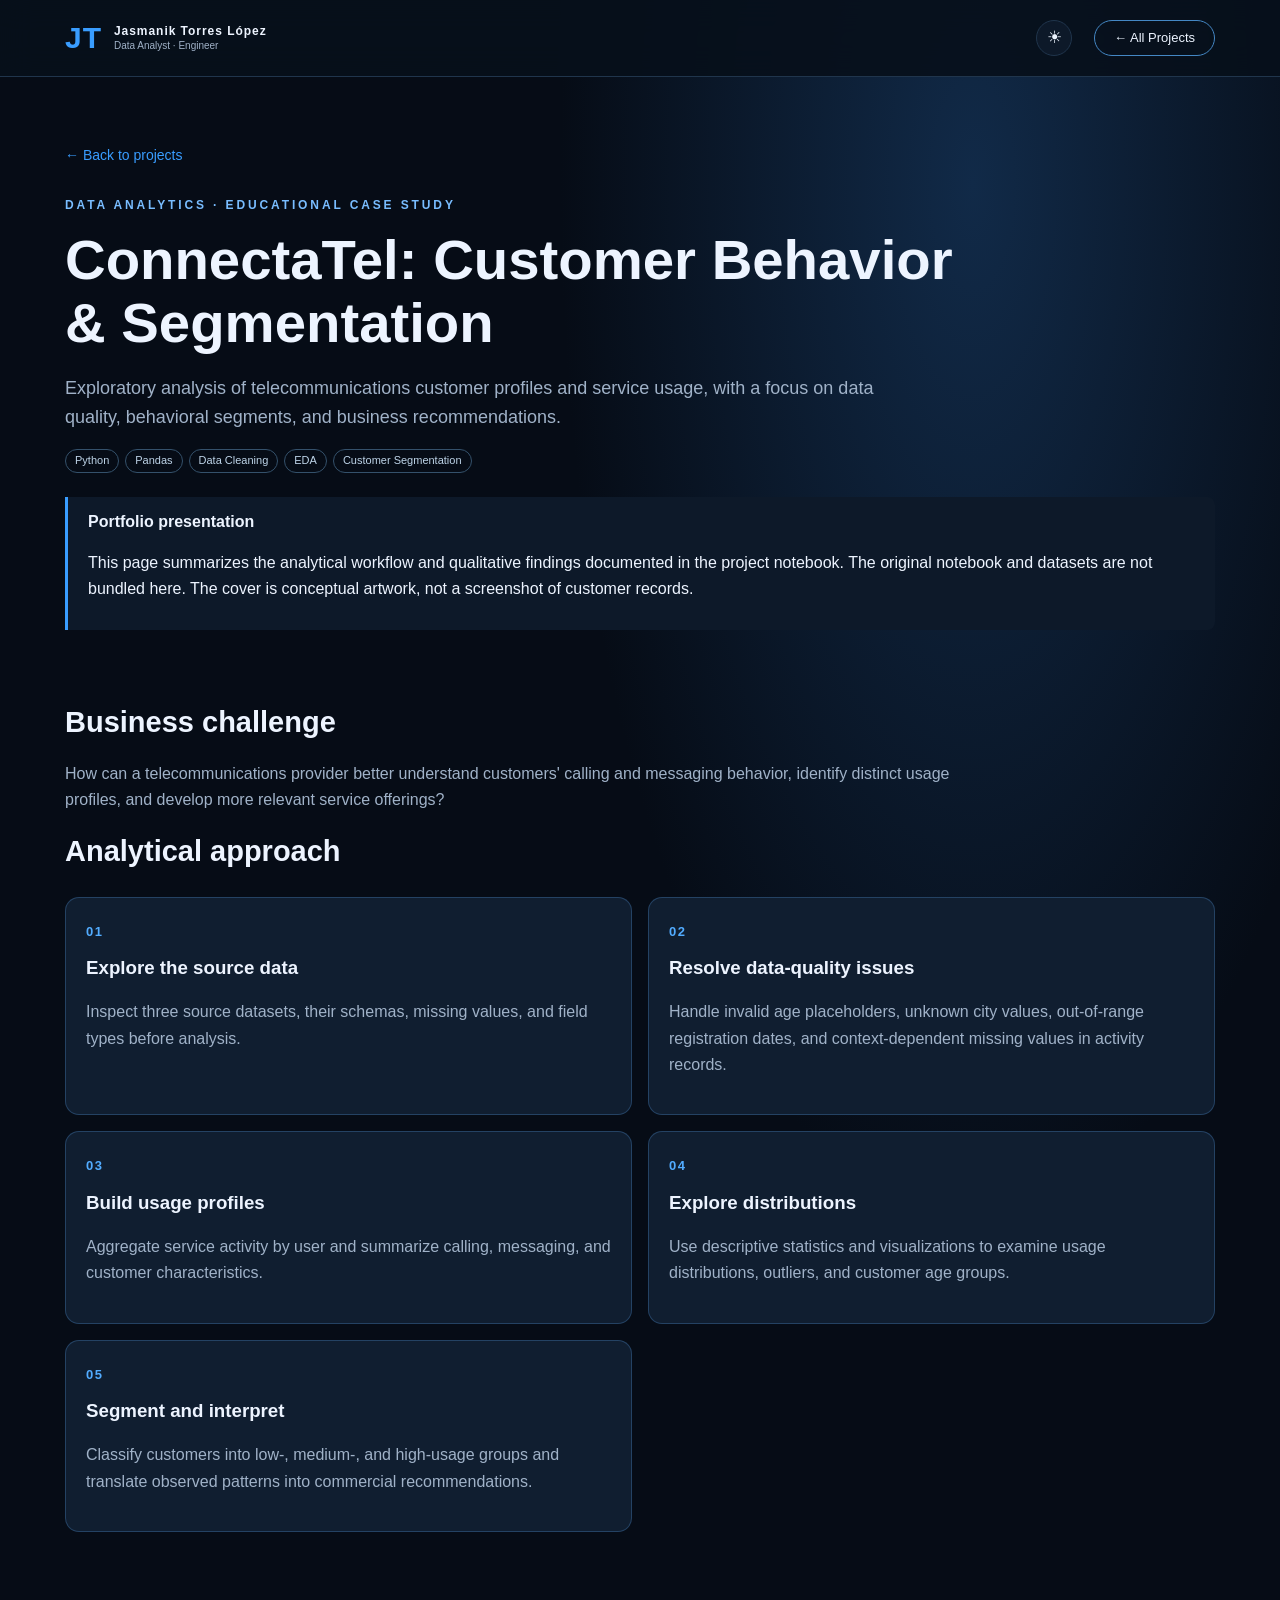
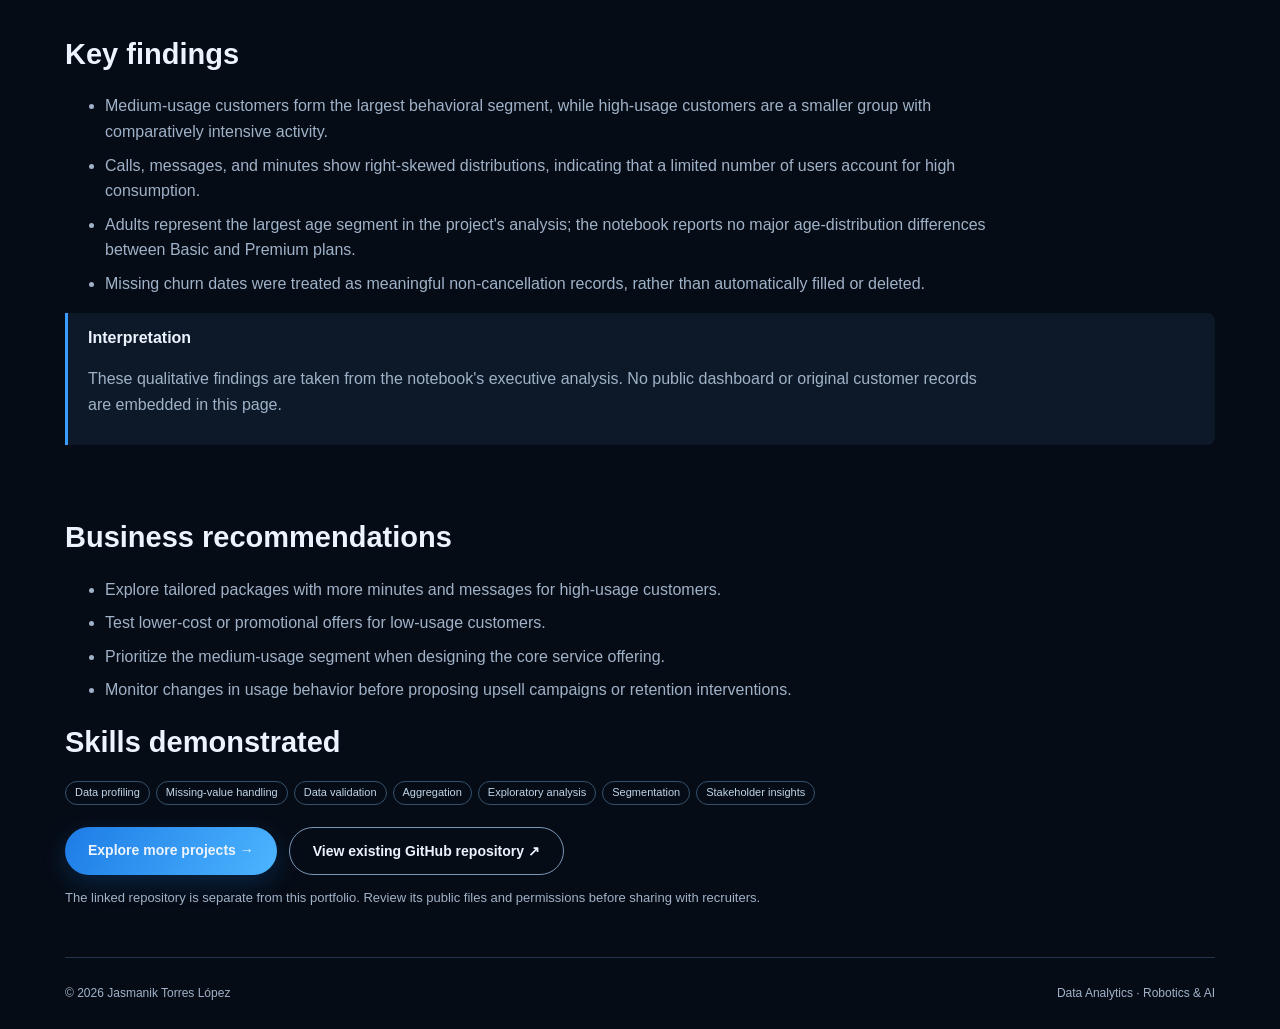
==== connectatel.html @ 48ac7ccb "Add files via upload" ====
<!doctype html><html lang="en"><head><meta charset="utf-8"><meta name="viewport" content="width=device-width,initial-scale=1"><meta name="description" content="ConnectaTel customer usage analysis and segmentation case study with Python and Pandas."><title>ConnectaTel — Customer Segmentation | Jasmanik Torres López</title><link rel="stylesheet" href="styles.css"></head><body>
<header class="header"><nav class="nav container" aria-label="Main navigation"><a class="brand" href="index.html#home"><span class="monogram">JT</span><span>Jasmanik Torres López<small>Data Analyst · Engineer</small></span></a><button class="theme-toggle" type="button" aria-label="Switch to light mode" title="Toggle color theme">☀</button><a class="nav-github" href="index.html#projects">← All Projects</a></nav></header>
<main><section class="container case-hero"><a class="case-back" href="index.html#projects">← Back to projects</a><p class="eyebrow">DATA ANALYTICS · EDUCATIONAL CASE STUDY</p><h1>ConnectaTel: Customer Behavior &amp; Segmentation</h1><p class="case-lead">Exploratory analysis of telecommunications customer profiles and service usage, with a focus on data quality, behavioral segments, and business recommendations.</p><div class="tags"><span>Python</span><span>Pandas</span><span>Data Cleaning</span><span>EDA</span><span>Customer Segmentation</span></div><div class="case-note" style="margin-top:24px"><strong>Portfolio presentation</strong><p>This page summarizes the analytical workflow and qualitative findings documented in the project notebook. The original notebook and datasets are not bundled here. The cover is conceptual artwork, not a screenshot of customer records.</p></div></section>
<section class="container case-section"><h2>Business challenge</h2><p>How can a telecommunications provider better understand customers' calling and messaging behavior, identify distinct usage profiles, and develop more relevant service offerings?</p><h2>Analytical approach</h2><div class="safe-steps"><article><span>01</span><h3>Explore the source data</h3><p>Inspect three source datasets, their schemas, missing values, and field types before analysis.</p></article><article><span>02</span><h3>Resolve data-quality issues</h3><p>Handle invalid age placeholders, unknown city values, out-of-range registration dates, and context-dependent missing values in activity records.</p></article><article><span>03</span><h3>Build usage profiles</h3><p>Aggregate service activity by user and summarize calling, messaging, and customer characteristics.</p></article><article><span>04</span><h3>Explore distributions</h3><p>Use descriptive statistics and visualizations to examine usage distributions, outliers, and customer age groups.</p></article><article><span>05</span><h3>Segment and interpret</h3><p>Classify customers into low-, medium-, and high-usage groups and translate observed patterns into commercial recommendations.</p></article></div></section>
<section class="container case-section"><h2>Key findings</h2><ul><li>Medium-usage customers form the largest behavioral segment, while high-usage customers are a smaller group with comparatively intensive activity.</li><li>Calls, messages, and minutes show right-skewed distributions, indicating that a limited number of users account for high consumption.</li><li>Adults represent the largest age segment in the project's analysis; the notebook reports no major age-distribution differences between Basic and Premium plans.</li><li>Missing churn dates were treated as meaningful non-cancellation records, rather than automatically filled or deleted.</li></ul><div class="case-note"><strong>Interpretation</strong><p>These qualitative findings are taken from the notebook's executive analysis. No public dashboard or original customer records are embedded in this page.</p></div></section>
<section class="container case-section"><h2>Business recommendations</h2><ul><li>Explore tailored packages with more minutes and messages for high-usage customers.</li><li>Test lower-cost or promotional offers for low-usage customers.</li><li>Prioritize the medium-usage segment when designing the core service offering.</li><li>Monitor changes in usage behavior before proposing upsell campaigns or retention interventions.</li></ul><h2>Skills demonstrated</h2><div class="tags"><span>Data profiling</span><span>Missing-value handling</span><span>Data validation</span><span>Aggregation</span><span>Exploratory analysis</span><span>Segmentation</span><span>Stakeholder insights</span></div><div class="case-links"><a class="btn primary" href="index.html#projects">Explore more projects →</a><a class="btn secondary" href="https://github.com/JasmanikTL/telecom-analysis" target="_blank" rel="noopener noreferrer">View existing GitHub repository ↗</a></div><p class="project-note">The linked repository is separate from this portfolio. Review its public files and permissions before sharing with recruiters.</p></section></main><footer class="footer container"><span>© <span id="year"></span> Jasmanik Torres López</span><span>Data Analytics · Robotics &amp; AI</span></footer><script src="script.js"></script></body></html>
---- styles.css ----
:root{color-scheme:dark;--bg:#060c16;--surface:#0d1929;--line:#20354c;--text:#edf4ff;--muted:#a0b2c8;--accent:#399dff}*{box-sizing:border-box}html{scroll-behavior:smooth;scroll-padding-top:95px}body{margin:0;background:radial-gradient(ellipse at 76% 7%,#112a48 0,transparent 30%),var(--bg);font-family:Inter,Segoe UI,Arial,sans-serif;color:var(--text);line-height:1.6}a{color:inherit;text-decoration:none}button{font:inherit;cursor:pointer}.container{width:min(1150px,calc(100% - 44px));margin:auto}.header{position:sticky;top:0;z-index:5;background:#07101be8;backdrop-filter:blur(16px);border-bottom:1px solid var(--line)}.nav{display:flex;align-items:center;justify-content:space-between;gap:22px;min-height:76px}.brand{display:flex;align-items:center;gap:12px;font-size:12px;font-weight:800;letter-spacing:.08em;line-height:1.4}.brand small{display:block;font-weight:400;letter-spacing:0;color:var(--muted)}.monogram{font-size:30px;color:var(--accent)}.nav-links{display:flex;gap:28px;font-size:13px}.nav-links a:hover,.project a:hover{color:var(--accent)}.nav-github{border:1px solid #4487c4;border-radius:25px;padding:7px 19px;font-size:13px}.menu-toggle{display:none;background:none;border:0;color:white;font-size:24px}.hero{display:grid;grid-template-columns:1.05fr .95fr;align-items:center;min-height:490px;gap:50px;padding-top:50px;padding-bottom:50px}.eyebrow{font-size:12px;letter-spacing:.24em;color:#79bdff;font-weight:700}.hero h1{font-size:clamp(42px,5vw,72px);line-height:1.05;letter-spacing:-.05em;margin:14px 0}.hero h1 span{color:var(--accent)}.hero h2{font-size:clamp(17px,2vw,23px);font-weight:600;color:#7fc5ff}.divider-text{color:#506b85}.hero p:not(.eyebrow),.about-text,.section-heading>p:not(.eyebrow){color:var(--muted);max-width:630px}.actions{display:flex;flex-wrap:wrap;gap:12px;margin-top:26px}.btn{padding:12px 23px;border-radius:25px;font-size:14px;font-weight:650}.primary{background:linear-gradient(120deg,#1d7ce6,#4cb5ff);box-shadow:0 8px 25px #1689fa32}.secondary{border:1px solid #7896b5}.hero-art{height:310px;position:relative;background:radial-gradient(ellipse at center,#1645787a,transparent 66%);display:grid;place-items:center}.chart-card{width:78%;height:78%;border:1px solid #315a82;background:linear-gradient(135deg,#0b1a2ce8,#0b213aee);border-radius:14px;padding:22px;transform:perspective(700px) rotateY(-9deg) rotateX(5deg);box-shadow:20px 24px 40px #0008}.chart-title{font-size:12px;letter-spacing:.15em;color:#83bff4}.bars{display:flex;align-items:end;gap:13px;height:80%;border-bottom:1px solid #456581;padding:10px}.bars i{flex:1;background:linear-gradient(#58baff,#145ca4);border-radius:4px 4px 0 0}.code-card{position:absolute;right:0;bottom:2px;background:#07111ff5;border:1px solid #2b5075;border-radius:10px;padding:17px;color:#77c3ff;font:12px/1.9 Consolas,monospace;box-shadow:0 10px 30px #0009}.cursor{color:white}section:not(.hero){padding-top:65px;padding-bottom:35px}.section-heading{margin-bottom:25px}.section-heading h2,.contact h2{font-size:clamp(28px,3vw,38px);line-height:1.2;margin:8px 0}.about-text{font-size:17px}.skills-grid{display:grid;grid-template-columns:repeat(5,1fr);gap:12px}.skill{background:var(--surface);border:1px solid var(--line);border-radius:12px;padding:20px 14px;display:flex;flex-direction:column;gap:8px}.skill>span{color:var(--accent);font-size:26px}.skill strong{font-size:13px}.skill small{color:var(--muted)}.filters{display:flex;gap:10px;flex-wrap:wrap;margin-bottom:22px}.filter{border:1px solid #35506b;color:#e4effc;background:transparent;border-radius:25px;padding:9px 18px;font-size:13px}.filter.active{background:var(--accent);border-color:var(--accent);color:#05101e;font-weight:700}.project-grid{display:grid;grid-template-columns:repeat(3,1fr);gap:18px}.project{border:1px solid var(--line);background:var(--surface);border-radius:13px;overflow:hidden;display:flex;flex-direction:column}.project[hidden]{display:none}.project-visual{height:170px;position:relative;overflow:hidden;background:linear-gradient(145deg,#09243b,#123c63 55%,#081321);padding:14px}.project-visual>span{font-size:10px;letter-spacing:.16em;color:#9fcdf2}.mini-bars{position:absolute;inset:45px 35px 18px;display:flex;gap:12px;align-items:end}.mini-bars i{background:linear-gradient(#56b6ff,#1860b0);flex:1;height:40%;border-radius:3px 3px 0 0}.mini-bars i:nth-child(2){height:65%}.mini-bars i:nth-child(3){height:52%}.mini-bars i:nth-child(4){height:88%}.mini-bars i:nth-child(5){height:74%}.visual-stats{background:radial-gradient(circle at 55% 65%,#206398,#0b1a2b 65%)}.stat-circles{display:flex;position:absolute;inset:55px 30px 25px;align-items:center;justify-content:space-around}.stat-circles b{width:65px;height:65px;border:10px solid #49a9ef;border-right-color:#16344d;border-radius:50%}.stat-circles b:nth-child(2){transform:scale(.7)}.stat-circles b:nth-child(3){transform:scale(.85)}.visual-robot{background:radial-gradient(circle at center,#184b5e,#0a1929 65%)}.track{position:absolute;left:20%;top:36%;width:60%;height:80px;border:2px dashed #3bb5db;border-radius:50%;transform:rotate(-20deg)}.track i{display:block;position:absolute;left:48%;top:-12px;width:20px;height:28px;background:#55b4ff;border-radius:5px}.project-body{padding:18px;display:flex;flex:1;flex-direction:column}.category{font-size:11px;color:#75bbff}.project h3{font-size:19px;margin:9px 0}.project p{color:var(--muted);font-size:14px;margin:0 0 15px;flex:1}.tags{display:flex;gap:6px;flex-wrap:wrap;margin-bottom:17px}.tags span{font-size:11px;border:1px solid #34516b;border-radius:15px;padding:2px 9px;color:#bed4e8}.project a{font-size:13px;font-weight:650;color:#80c5ff}.project-note,.contact-note{color:#8da4bb;font-size:13px}.contact{text-align:center}.contact .actions{justify-content:center}.contact p:not(.eyebrow){color:var(--muted)}.footer{display:flex;justify-content:space-between;gap:15px;border-top:1px solid var(--line);padding:26px 0;color:var(--muted);font-size:12px}@media(max-width:900px){.skills-grid{grid-template-columns:repeat(3,1fr)}.project-grid{grid-template-columns:repeat(2,1fr)}.hero{gap:10px}}@media(max-width:650px){.nav{min-height:65px}.menu-toggle{display:block;margin-left:auto}.nav-github{display:none}.nav-links{display:none;position:absolute;top:65px;left:0;right:0;padding:20px;background:#081525;border-bottom:1px solid var(--line);flex-direction:column;gap:16px}.nav-links.open{display:flex}.hero{grid-template-columns:1fr;padding-top:45px;min-height:unset}.hero-art{height:230px}.skills-grid{grid-template-columns:repeat(2,1fr)}.project-grid{grid-template-columns:1fr}.footer{flex-direction:column}section:not(.hero){padding-top:45px}.brand{font-size:10px}}

/* Version 2: refined project presentation */
.project { transition: transform .22s ease, border-color .22s ease, box-shadow .22s ease; }
.project:hover { transform: translateY(-5px); border-color: rgba(70,164,255,.62); box-shadow: 0 16px 42px rgba(0,0,0,.22); }
.project-body { display: flex; flex-direction: column; align-items: flex-start; }
.project-body .tags { margin-top: auto; }
.project-body > a { margin-top: 14px; }
.project[hidden] { display: none !important; }
.filter:focus-visible, .project a:focus-visible, .btn:focus-visible { outline: 3px solid #70bdff; outline-offset: 3px; }
@media (prefers-reduced-motion: reduce) { .project { transition: none; } }

/* Version 3: theme toggle and refined editorial layout */
.theme-toggle{order:0;margin-left:auto;border:1px solid var(--line);background:var(--surface);color:var(--text);width:36px;height:36px;border-radius:50%;display:grid;place-items:center;font-size:17px}.nav-links{margin-left:auto}.theme-toggle:focus-visible{outline:3px solid var(--accent);outline-offset:3px}.about-text{max-width:820px;line-height:1.85;margin:0 0 14px}.contact-note a{color:var(--accent);text-decoration:underline;text-underline-offset:3px}.hero h1{font-size:clamp(40px,4.8vw,68px)}.skill{transition:border-color .2s}.skill:hover{border-color:var(--accent)}
html[data-theme="light"]{color-scheme:light;--bg:#f5f8fc;--surface:#ffffff;--line:#d5e1ed;--text:#16273b;--muted:#4b6178;--accent:#146bc2}
html[data-theme="light"] body{background:radial-gradient(ellipse at 75% 7%,#e1efff 0,transparent 35%),var(--bg)}
html[data-theme="light"] .header{background:#ffffffed}
html[data-theme="light"] .nav-github{border-color:#8bb5da}
html[data-theme="light"] .hero h2{color:#146bc2}
html[data-theme="light"] .eyebrow,html[data-theme="light"] .category,html[data-theme="light"] .project a{color:#146bc2}
html[data-theme="light"] .filter{color:var(--text);border-color:#a6bfd5}
html[data-theme="light"] .filter.active{color:white}
html[data-theme="light"] .secondary{border-color:#7597b8}
html[data-theme="light"] .tags span{color:#355675;border-color:#bbd0e2}
html[data-theme="light"] .menu-toggle{color:var(--text)}
html[data-theme="light"] .nav-links.open{background:#fff}
html[data-theme="light"] .chart-card,html[data-theme="light"] .code-card{color:#dceeff}
@media(max-width:650px){.theme-toggle{margin-left:auto}.nav-links{margin-left:0}.hero h1{font-size:clamp(36px,9vw,52px)}}

/* Contact actions and clipboard feedback */
.contact-actions{flex-wrap:wrap;justify-content:center}
.contact-actions button.btn{font:inherit;cursor:pointer}
.copy-feedback{min-height:1.5em;color:var(--accent);font-size:.92rem;margin-top:12px}

/* V5: actual project screenshots and dedicated case study */
.project-image-link{display:block;overflow:hidden;background:#fff}.project-image{display:block;width:100%;height:170px;object-fit:cover;object-position:top left;transition:transform .25s}.project-image-link:hover .project-image{transform:scale(1.035)}
.case-hero{padding-top:85px;padding-bottom:38px}.case-hero h1{font-size:clamp(34px,4.4vw,58px);line-height:1.12;max-width:900px;margin:10px 0 20px}.case-lead{font-size:18px;color:var(--muted);max-width:850px}.case-kpis{display:grid;grid-template-columns:repeat(4,1fr);gap:14px;margin-top:28px}.case-kpi{background:var(--surface);border:1px solid var(--line);border-radius:14px;padding:19px}.case-kpi strong{display:block;color:var(--accent);font-size:clamp(22px,2.3vw,30px)}.case-kpi span{display:block;color:var(--muted);font-size:12px}.case-section{padding-top:34px!important}.case-section h2{font-size:29px;margin:0 0 16px}.case-section p,.case-section li{color:var(--muted);max-width:900px}.case-section li{margin:8px 0}.case-shot{width:100%;display:block;border:1px solid var(--line);border-radius:12px;background:white}.case-shot-caption{font-size:13px;color:var(--muted);margin:8px 0 28px}.case-note{border-left:3px solid var(--accent);padding:12px 20px;background:var(--surface);border-radius:0 8px 8px 0}.case-back{display:inline-block;color:var(--accent);font-size:14px;margin-bottom:18px}.case-links{display:flex;flex-wrap:wrap;gap:12px;margin-top:22px}@media(max-width:800px){.case-kpis{grid-template-columns:repeat(2,1fr)}}@media(max-width:480px){.case-kpis{grid-template-columns:1fr 1fr}.case-kpi{padding:12px}}

/* Confidentiality-safe case-study components */
.safe-project-visual {min-height:170px;}
.safe-steps {display:grid;grid-template-columns:repeat(2,minmax(0,1fr));gap:16px;margin:22px 0 30px;}
.safe-steps article,.safe-dashboard {background:var(--card,#101e30);border:1px solid rgba(95,170,250,.25);border-radius:14px;padding:20px;}
.safe-steps article>span {color:#52acff;font-size:13px;font-weight:700;letter-spacing:.12em;}
.safe-steps h3,.safe-dashboard h3 {margin:10px 0;}
.safe-steps p,.safe-dashboard p {line-height:1.65;}
.safe-dashboard-grid {display:grid;grid-template-columns:repeat(3,minmax(0,1fr));gap:16px;margin:22px 0 28px;}
.safe-dashboard-art {background:linear-gradient(140deg,#102d4b,#071522);border:1px solid #25527a;border-radius:10px;padding:16px;min-height:128px;color:#8dcaff;font:700 12px monospace;}
.safe-skeleton {display:flex;gap:8px;align-items:flex-end;height:65px;margin-top:14px;}
.safe-skeleton i {flex:1;height:40%;border-radius:4px;background:linear-gradient(#42adff,#1768b1);opacity:.85;}
.safe-skeleton i:nth-child(2){height:85%;}.safe-skeleton i:nth-child(3){height:60%;}
@media(max-width:760px){.safe-steps,.safe-dashboard-grid{grid-template-columns:1fr;}}

/* V7: project cover photography / conceptual artwork */
.project-cover-image{display:block;width:100%;height:190px;object-fit:cover;object-position:center;transition:transform .3s ease}.project-image-link,.project-cover-frame{display:block;overflow:hidden;background:#0a1b2e}.project-image-link:hover .project-cover-image,.project:hover .project-cover-image{transform:scale(1.025)}

.ackerman-case-cover{display:block;width:100%;max-width:920px;max-height:420px;object-fit:cover;border-radius:14px;border:1px solid var(--line);margin-top:30px}
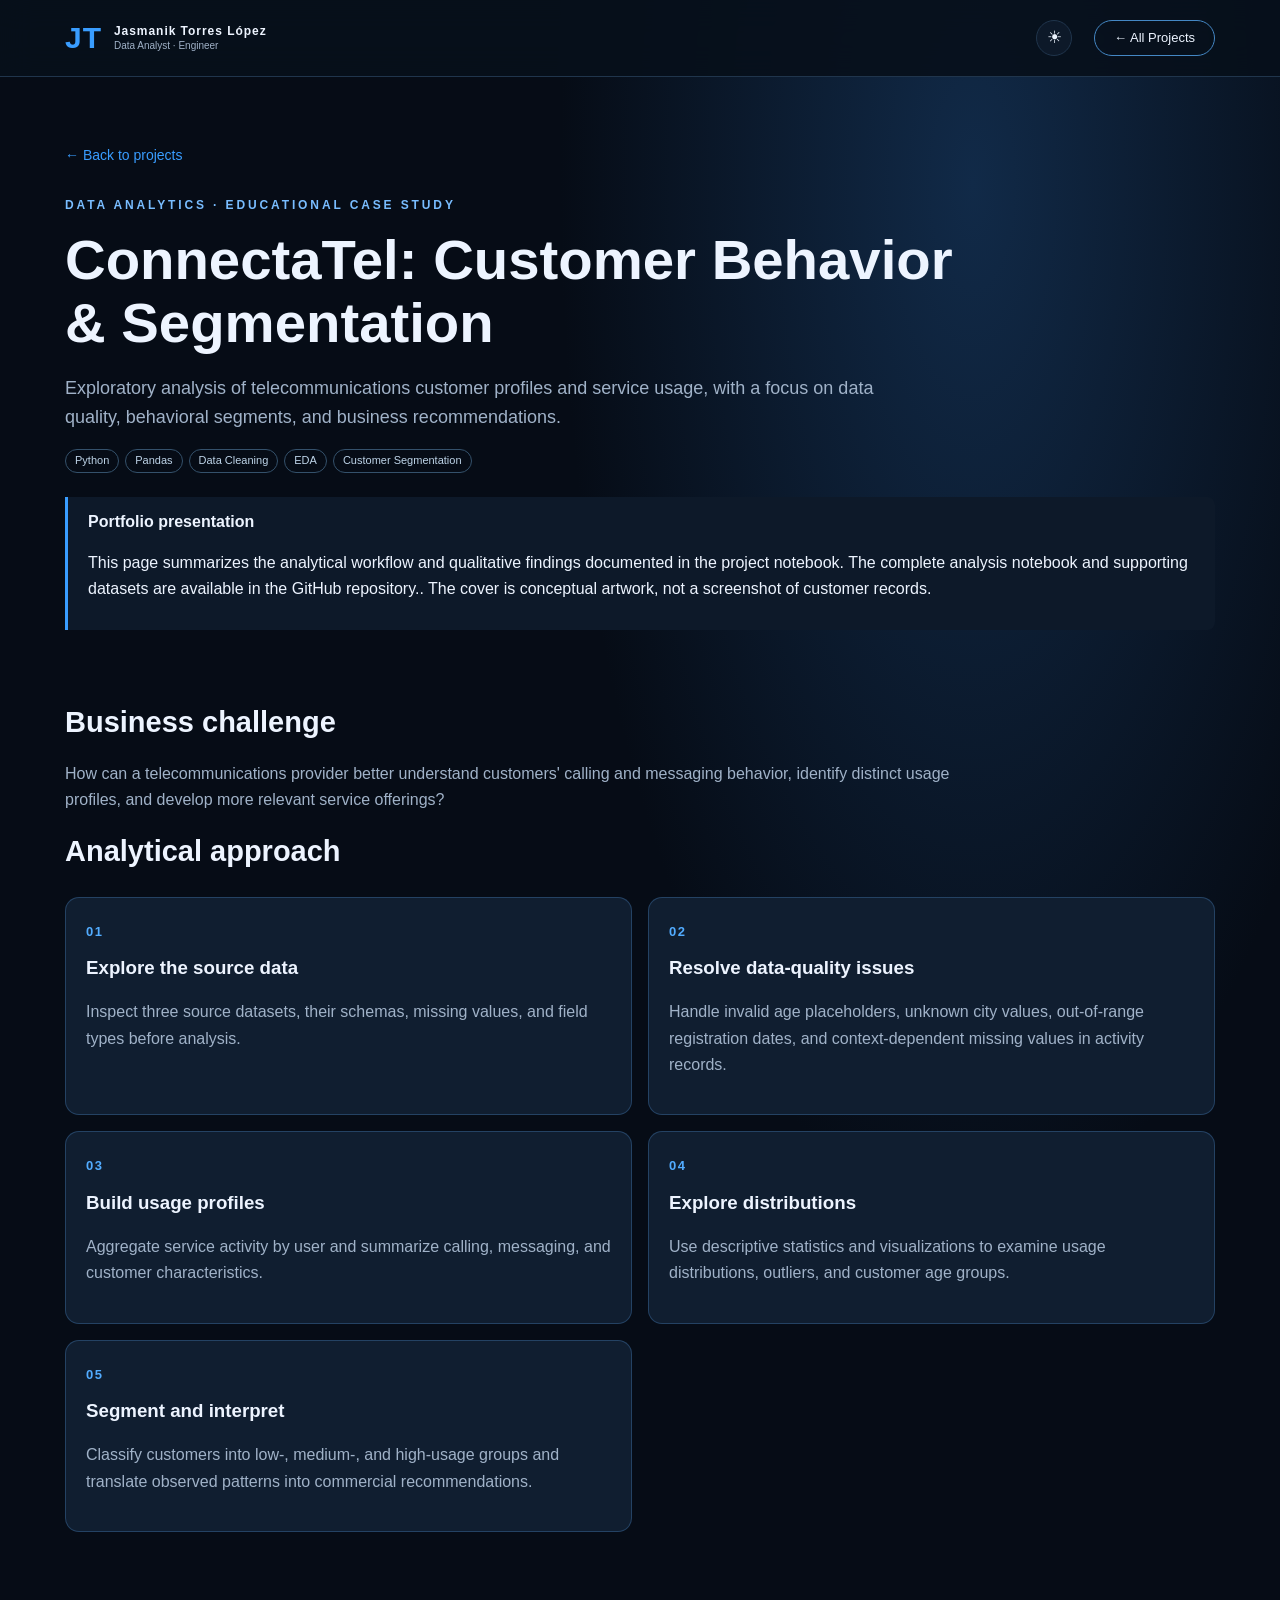
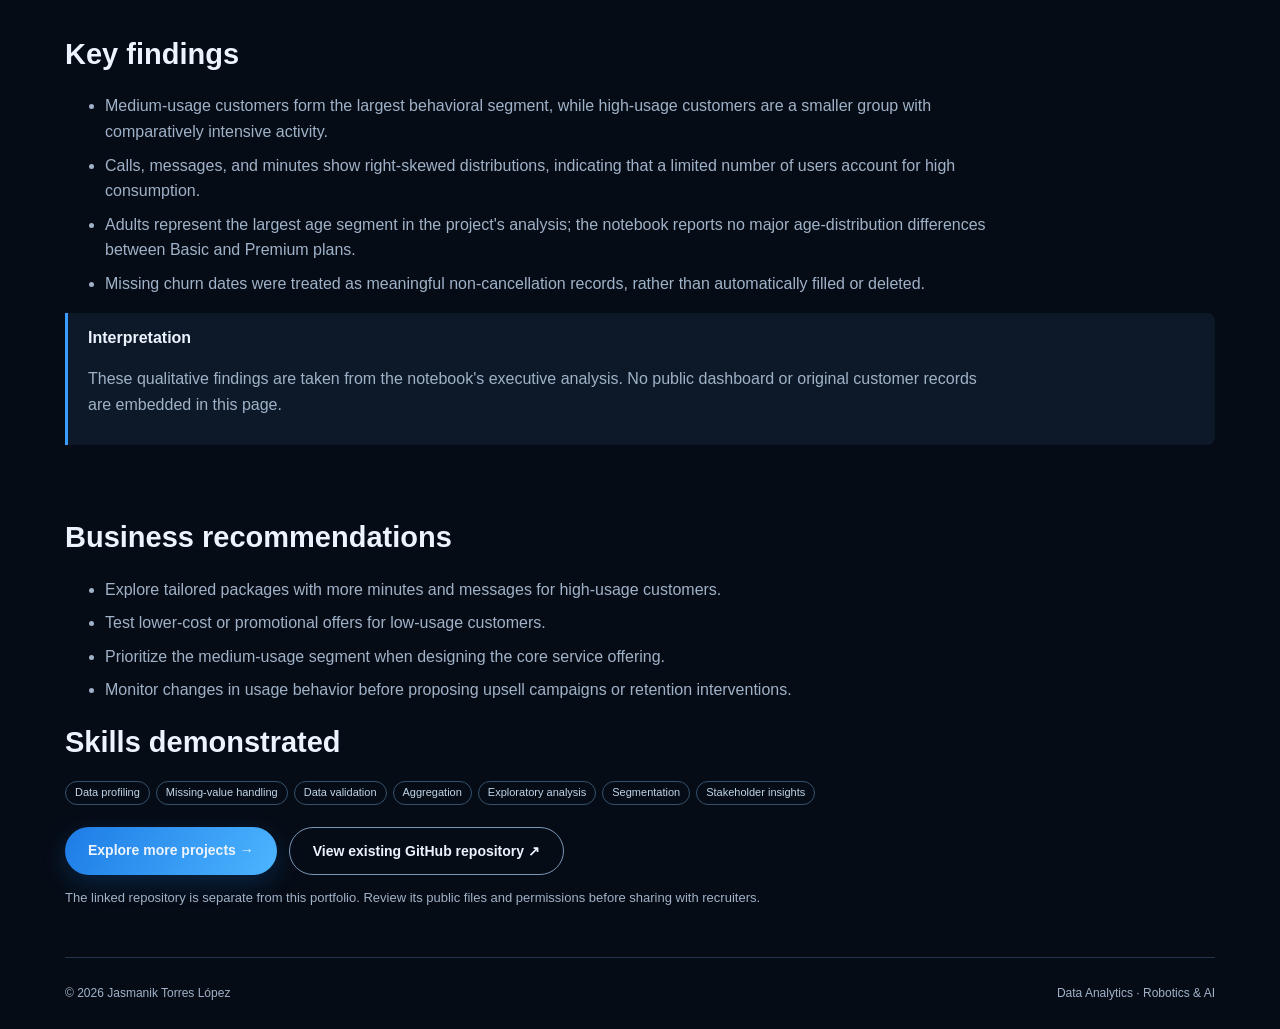
==== commit 63fcf087: "Update ConnectaTel project information Updated the project description and added a link to the GitHu" ====
--- a/connectatel.html
+++ b/connectatel.html
@@ -1,6 +1,6 @@
 <!doctype html><html lang="en"><head><meta charset="utf-8"><meta name="viewport" content="width=device-width,initial-scale=1"><meta name="description" content="ConnectaTel customer usage analysis and segmentation case study with Python and Pandas."><title>ConnectaTel — Customer Segmentation | Jasmanik Torres López</title><link rel="stylesheet" href="styles.css"></head><body>
 <header class="header"><nav class="nav container" aria-label="Main navigation"><a class="brand" href="index.html#home"><span class="monogram">JT</span><span>Jasmanik Torres López<small>Data Analyst · Engineer</small></span></a><button class="theme-toggle" type="button" aria-label="Switch to light mode" title="Toggle color theme">☀</button><a class="nav-github" href="index.html#projects">← All Projects</a></nav></header>
-<main><section class="container case-hero"><a class="case-back" href="index.html#projects">← Back to projects</a><p class="eyebrow">DATA ANALYTICS · EDUCATIONAL CASE STUDY</p><h1>ConnectaTel: Customer Behavior &amp; Segmentation</h1><p class="case-lead">Exploratory analysis of telecommunications customer profiles and service usage, with a focus on data quality, behavioral segments, and business recommendations.</p><div class="tags"><span>Python</span><span>Pandas</span><span>Data Cleaning</span><span>EDA</span><span>Customer Segmentation</span></div><div class="case-note" style="margin-top:24px"><strong>Portfolio presentation</strong><p>This page summarizes the analytical workflow and qualitative findings documented in the project notebook. The original notebook and datasets are not bundled here. The cover is conceptual artwork, not a screenshot of customer records.</p></div></section>
+<main><section class="container case-hero"><a class="case-back" href="index.html#projects">← Back to projects</a><p class="eyebrow">DATA ANALYTICS · EDUCATIONAL CASE STUDY</p><h1>ConnectaTel: Customer Behavior &amp; Segmentation</h1><p class="case-lead">Exploratory analysis of telecommunications customer profiles and service usage, with a focus on data quality, behavioral segments, and business recommendations.</p><div class="tags"><span>Python</span><span>Pandas</span><span>Data Cleaning</span><span>EDA</span><span>Customer Segmentation</span></div><div class="case-note" style="margin-top:24px"><strong>Portfolio presentation</strong><p>This page summarizes the analytical workflow and qualitative findings documented in the project notebook. The complete analysis notebook and supporting datasets are available in the GitHub repository.. The cover is conceptual artwork, not a screenshot of customer records.</p></div></section>
 <section class="container case-section"><h2>Business challenge</h2><p>How can a telecommunications provider better understand customers' calling and messaging behavior, identify distinct usage profiles, and develop more relevant service offerings?</p><h2>Analytical approach</h2><div class="safe-steps"><article><span>01</span><h3>Explore the source data</h3><p>Inspect three source datasets, their schemas, missing values, and field types before analysis.</p></article><article><span>02</span><h3>Resolve data-quality issues</h3><p>Handle invalid age placeholders, unknown city values, out-of-range registration dates, and context-dependent missing values in activity records.</p></article><article><span>03</span><h3>Build usage profiles</h3><p>Aggregate service activity by user and summarize calling, messaging, and customer characteristics.</p></article><article><span>04</span><h3>Explore distributions</h3><p>Use descriptive statistics and visualizations to examine usage distributions, outliers, and customer age groups.</p></article><article><span>05</span><h3>Segment and interpret</h3><p>Classify customers into low-, medium-, and high-usage groups and translate observed patterns into commercial recommendations.</p></article></div></section>
 <section class="container case-section"><h2>Key findings</h2><ul><li>Medium-usage customers form the largest behavioral segment, while high-usage customers are a smaller group with comparatively intensive activity.</li><li>Calls, messages, and minutes show right-skewed distributions, indicating that a limited number of users account for high consumption.</li><li>Adults represent the largest age segment in the project's analysis; the notebook reports no major age-distribution differences between Basic and Premium plans.</li><li>Missing churn dates were treated as meaningful non-cancellation records, rather than automatically filled or deleted.</li></ul><div class="case-note"><strong>Interpretation</strong><p>These qualitative findings are taken from the notebook's executive analysis. No public dashboard or original customer records are embedded in this page.</p></div></section>
-<section class="container case-section"><h2>Business recommendations</h2><ul><li>Explore tailored packages with more minutes and messages for high-usage customers.</li><li>Test lower-cost or promotional offers for low-usage customers.</li><li>Prioritize the medium-usage segment when designing the core service offering.</li><li>Monitor changes in usage behavior before proposing upsell campaigns or retention interventions.</li></ul><h2>Skills demonstrated</h2><div class="tags"><span>Data profiling</span><span>Missing-value handling</span><span>Data validation</span><span>Aggregation</span><span>Exploratory analysis</span><span>Segmentation</span><span>Stakeholder insights</span></div><div class="case-links"><a class="btn primary" href="index.html#projects">Explore more projects →</a><a class="btn secondary" href="https://github.com/JasmanikTL/telecom-analysis" target="_blank" rel="noopener noreferrer">View existing GitHub repository ↗</a></div><p class="project-note">The linked repository is separate from this portfolio. Review its public files and permissions before sharing with recruiters.</p></section></main><footer class="footer container"><span>© <span id="year"></span> Jasmanik Torres López</span><span>Data Analytics · Robotics &amp; AI</span></footer><script src="script.js"></script></body></html>+<section class="container case-section"><h2>Business recommendations</h2><ul><li>Explore tailored packages with more minutes and messages for high-usage customers.</li><li>Test lower-cost or promotional offers for low-usage customers.</li><li>Prioritize the medium-usage segment when designing the core service offering.</li><li>Monitor changes in usage behavior before proposing upsell campaigns or retention interventions.</li></ul><h2>Skills demonstrated</h2><div class="tags"><span>Data profiling</span><span>Missing-value handling</span><span>Data validation</span><span>Aggregation</span><span>Exploratory analysis</span><span>Segmentation</span><span>Stakeholder insights</span></div><div class="case-links"><a class="btn primary" href="index.html#projects">Explore more projects →</a><a class="btn secondary" href="https://github.com/JasmanikTL/telecom-analysis" target="_blank" rel="noopener noreferrer">View existing GitHub repository ↗</a></div><p class="project-note">The linked repository is separate from this portfolio. Review its public files and permissions before sharing with recruiters.</p></section></main><footer class="footer container"><span>© <span id="year"></span> Jasmanik Torres López</span><span>Data Analytics · Robotics &amp; AI</span></footer><script src="script.js"></script></body></html>
